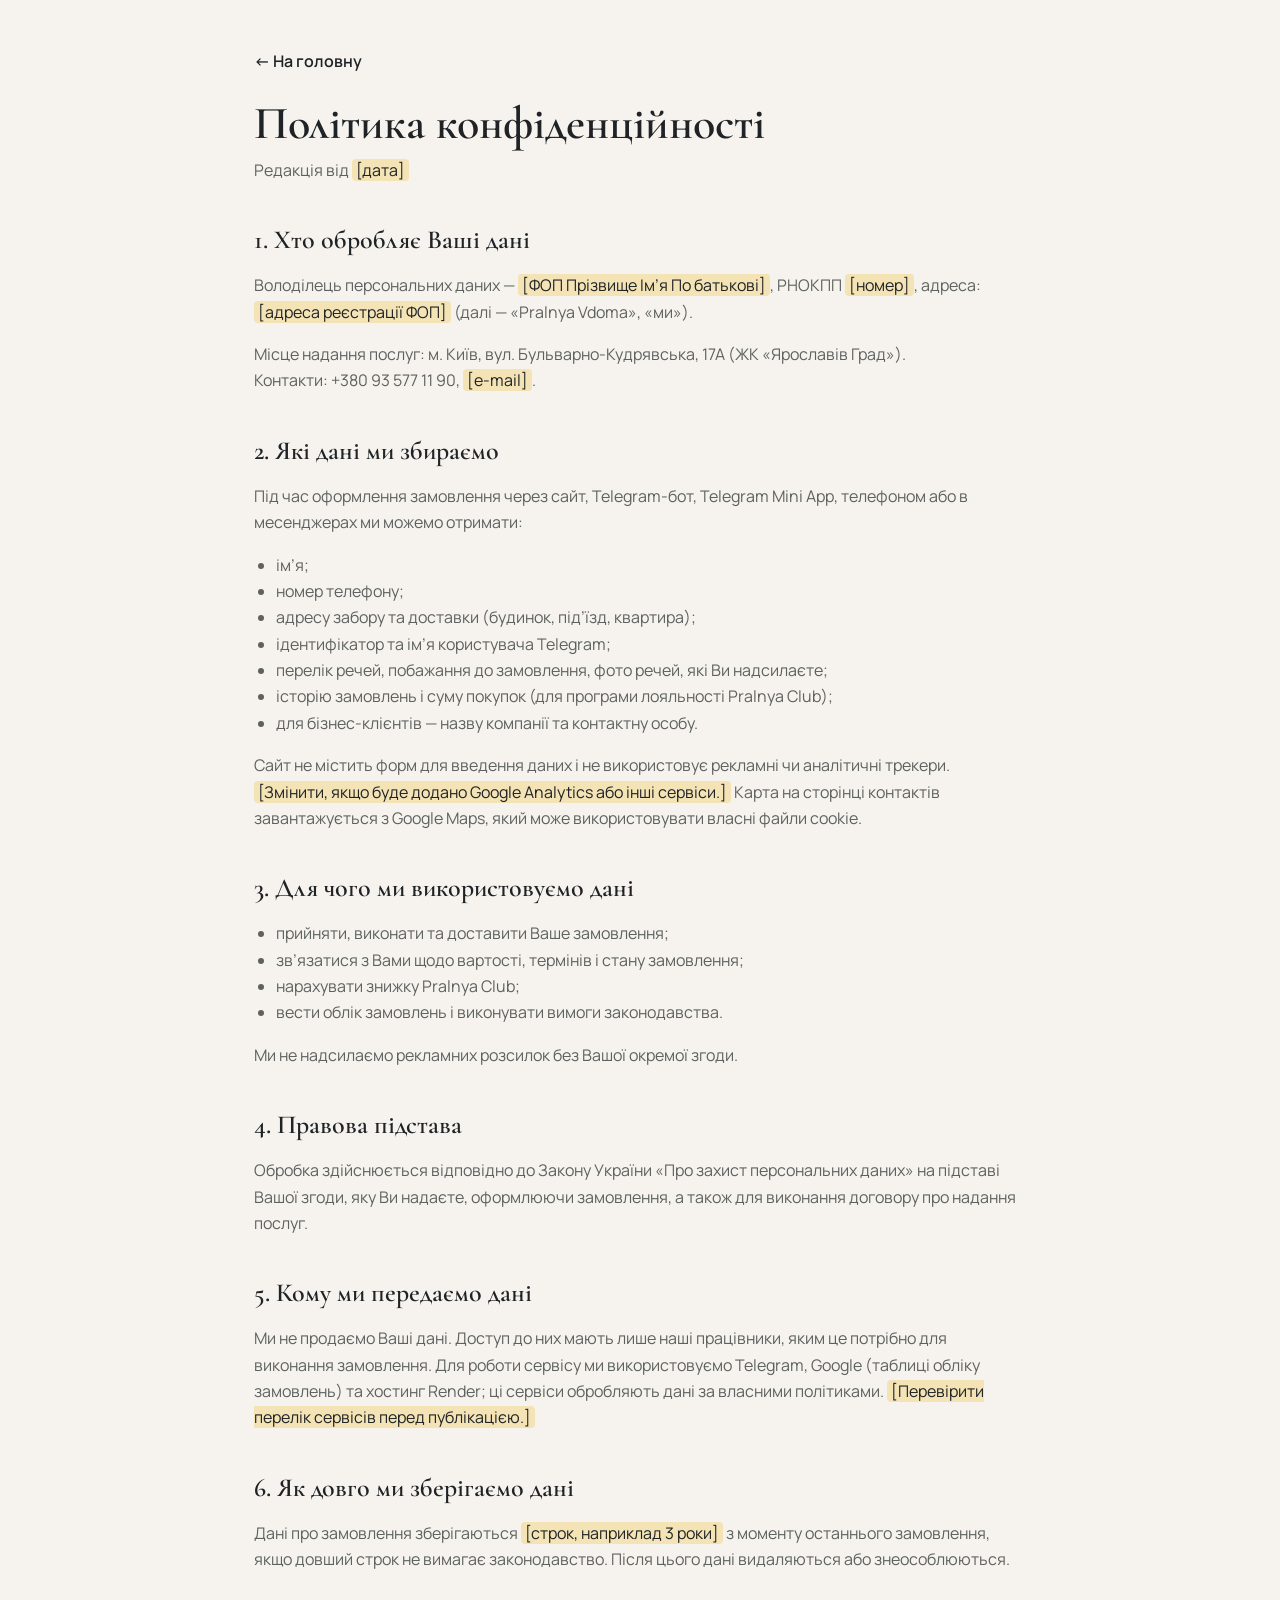
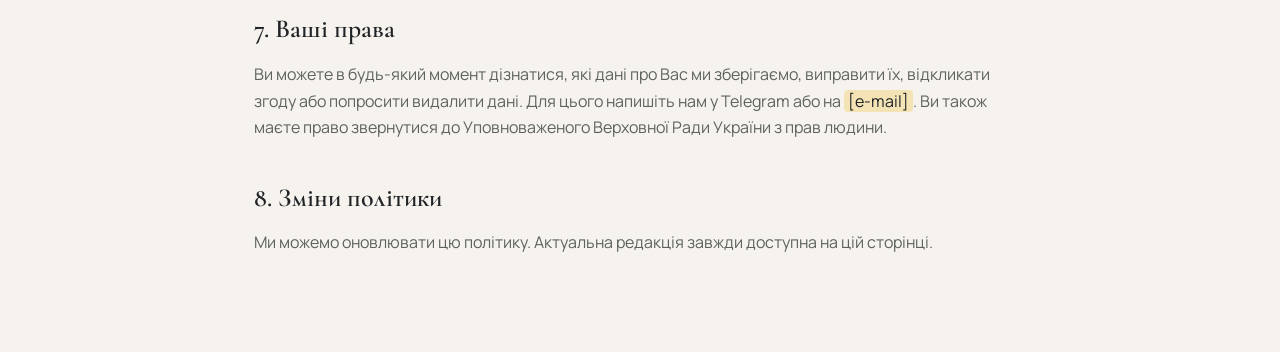
==== privacy.html @ d6ee07b9 "site: calm premium redesign, delivery/hours/turnaround, FAQ, Club, real photos, privacy draft - New " ====
<!DOCTYPE html>
<html lang="uk">
<head>
    <meta charset="UTF-8">
    <meta name="viewport" content="width=device-width, initial-scale=1">
    <title>Політика конфіденційності — Pralnya Vdoma</title>
    <!-- ЧЕРНЕТКА: прибрати noindex після заповнення всіх полів у [квадратних дужках] -->
    <meta name="robots" content="noindex">
    <link rel="icon" type="image/svg+xml" href="./img/favicon/favicon.svg">
    <link rel="preconnect" href="https://fonts.googleapis.com">
    <link rel="preconnect" href="https://fonts.gstatic.com" crossorigin>
    <link href="https://fonts.googleapis.com/css2?family=Cormorant+Garamond:wght@500;600&family=Manrope:wght@400;500;600&display=swap" rel="stylesheet">
    <link rel="stylesheet" href="./style/site.css?v=2026-11-25">
    <style>
        .legal { padding: 48px 0 80px; }
        .legal h1 { font-family: var(--serif); font-size: clamp(32px, 5vw, 46px); line-height: 1.1; margin-bottom: 8px; }
        .legal h2 { font-family: var(--serif); font-size: 26px; margin: 36px 0 10px; }
        .legal p, .legal li { color: var(--muted); }
        .legal ul { list-style: disc; padding-left: 22px; margin-bottom: 1em; }
        .legal .todo { background: #f3e3b5; color: var(--text); padding: 0 4px; border-radius: 4px; }
        .legal .back { display: inline-block; margin-bottom: 24px; font-weight: 600; text-decoration: none; }
    </style>
</head>
<body>
<main class="legal">
    <div class="container container--narrow">
        <a href="./" class="back">← На головну</a>
        <h1>Політика конфіденційності</h1>
        <p>Редакція від <span class="todo">[дата]</span></p>

        <h2>1. Хто обробляє Ваші дані</h2>
        <p>Володілець персональних даних — <span class="todo">[ФОП Прізвище Ім’я По батькові]</span>, РНОКПП <span class="todo">[номер]</span>, адреса: <span class="todo">[адреса реєстрації ФОП]</span> (далі — «Pralnya Vdoma», «ми»).</p>
        <p>Місце надання послуг: м. Київ, вул. Бульварно-Кудрявська, 17А (ЖК «Ярославів Град»).<br>
        Контакти: +380 93 577 11 90, <span class="todo">[e-mail]</span>.</p>

        <h2>2. Які дані ми збираємо</h2>
        <p>Під час оформлення замовлення через сайт, Telegram-бот, Telegram Mini App, телефоном або в месенджерах ми можемо отримати:</p>
        <ul>
            <li>ім’я;</li>
            <li>номер телефону;</li>
            <li>адресу забору та доставки (будинок, під’їзд, квартира);</li>
            <li>ідентифікатор та ім’я користувача Telegram;</li>
            <li>перелік речей, побажання до замовлення, фото речей, які Ви надсилаєте;</li>
            <li>історію замовлень і суму покупок (для програми лояльності Pralnya Club);</li>
            <li>для бізнес-клієнтів — назву компанії та контактну особу.</li>
        </ul>
        <p>Сайт не містить форм для введення даних і не використовує рекламні чи аналітичні трекери. <span class="todo">[Змінити, якщо буде додано Google Analytics або інші сервіси.]</span> Карта на сторінці контактів завантажується з Google Maps, який може використовувати власні файли cookie.</p>

        <h2>3. Для чого ми використовуємо дані</h2>
        <ul>
            <li>прийняти, виконати та доставити Ваше замовлення;</li>
            <li>зв’язатися з Вами щодо вартості, термінів і стану замовлення;</li>
            <li>нарахувати знижку Pralnya Club;</li>
            <li>вести облік замовлень і виконувати вимоги законодавства.</li>
        </ul>
        <p>Ми не надсилаємо рекламних розсилок без Вашої окремої згоди.</p>

        <h2>4. Правова підстава</h2>
        <p>Обробка здійснюється відповідно до Закону України «Про захист персональних даних» на підставі Вашої згоди, яку Ви надаєте, оформлюючи замовлення, а також для виконання договору про надання послуг.</p>

        <h2>5. Кому ми передаємо дані</h2>
        <p>Ми не продаємо Ваші дані. Доступ до них мають лише наші працівники, яким це потрібно для виконання замовлення. Для роботи сервісу ми використовуємо Telegram, Google (таблиці обліку замовлень) та хостинг Render; ці сервіси обробляють дані за власними політиками. <span class="todo">[Перевірити перелік сервісів перед публікацією.]</span></p>

        <h2>6. Як довго ми зберігаємо дані</h2>
        <p>Дані про замовлення зберігаються <span class="todo">[строк, наприклад 3 роки]</span> з моменту останнього замовлення, якщо довший строк не вимагає законодавство. Після цього дані видаляються або знеособлюються.</p>

        <h2>7. Ваші права</h2>
        <p>Ви можете в будь-який момент дізнатися, які дані про Вас ми зберігаємо, виправити їх, відкликати згоду або попросити видалити дані. Для цього напишіть нам у Telegram або на <span class="todo">[e-mail]</span>. Ви також маєте право звернутися до Уповноваженого Верховної Ради України з прав людини.</p>

        <h2>8. Зміни політики</h2>
        <p>Ми можемо оновлювати цю політику. Актуальна редакція завжди доступна на цій сторінці.</p>
    </div>
</main>
</body>
</html>
---- style/site.css ----
/* Pralnya Vdoma — спокійний преміальний стиль (2026-11-25)
   Палітра: теплий білий, камінь (як фасад ЖК), графіт, один темний акцент. */

:root {
    --bg: #f6f3ee;
    --bg-alt: #ece6dc;
    --surface: #fffdf9;
    --text: #1f2326;
    --muted: #5d625f;
    --line: #dcd4c7;
    --accent: #1f2a33;
    --accent-hover: #34414d;
    --gold: #8a6d4b;
    --radius: 14px;
    --shadow: 0 1px 2px rgba(31, 35, 38, .04), 0 8px 24px rgba(31, 35, 38, .06);
    --serif: "Cormorant Garamond", Georgia, "Times New Roman", serif;
    --sans: "Manrope", system-ui, -apple-system, "Segoe UI", Roboto, sans-serif;
    --header-h: 72px;
}

*, *::before, *::after { box-sizing: border-box; }
html { scroll-behavior: smooth; scroll-padding-top: calc(var(--header-h) + 12px); -webkit-text-size-adjust: 100%; }
body {
    margin: 0;
    background: var(--bg);
    color: var(--text);
    font: 400 16px/1.65 var(--sans);
    -webkit-font-smoothing: antialiased;
}
img { display: block; max-width: 100%; height: auto; }
a { color: inherit; }
h1, h2, h3 { margin: 0; font-weight: 600; }
p { margin: 0 0 1em; }
ul, ol { margin: 0; padding: 0; list-style: none; }
button { font: inherit; color: inherit; }
:focus-visible { outline: 2px solid var(--gold); outline-offset: 3px; border-radius: 4px; }

.skip-link { position: absolute; left: -9999px; top: 8px; z-index: 200; background: var(--accent); color: #fff; padding: 8px 14px; border-radius: 8px; }
.skip-link:focus { left: 8px; }

.container { width: 100%; max-width: 1200px; margin: 0 auto; padding: 0 24px; }
.container--narrow { max-width: 820px; }

.eyebrow {
    margin: 0 0 12px;
    font-size: 12px;
    font-weight: 600;
    letter-spacing: .14em;
    text-transform: uppercase;
    color: var(--gold);
}
.section { padding: 96px 0; }
.section--alt { background: var(--bg-alt); }
.section__head { max-width: 680px; margin-bottom: 48px; }
.section__title {
    font-family: var(--serif);
    font-size: clamp(32px, 4vw, 46px);
    line-height: 1.1;
    letter-spacing: -.01em;
    margin-bottom: 16px;
}
.section__lead { color: var(--muted); font-size: 17px; }
.note { color: var(--muted); font-size: 14px; margin-top: 16px; }

/* ---------- Кнопки ---------- */
.btn {
    display: inline-flex; align-items: center; justify-content: center; gap: 10px;
    min-height: 50px; padding: 0 26px;
    border: 1px solid transparent; border-radius: 999px;
    font-size: 15px; font-weight: 600; letter-spacing: .01em;
    text-decoration: none; cursor: pointer;
    transition: background-color .2s, border-color .2s, color .2s;
}
.btn--primary { background: var(--accent); color: #fff; }
.btn--primary:hover { background: var(--accent-hover); }
.btn--ghost { background: transparent; border-color: var(--text); color: var(--text); }
.btn--ghost:hover { background: var(--text); color: var(--bg); }
.btn--sm { min-height: 42px; padding: 0 20px; font-size: 14px; }
.btn--block { width: 100%; }
.btn__icon { width: 18px; height: 18px; flex: none; }

/* ---------- Шапка ---------- */
.header {
    position: sticky; top: 0; z-index: 50;
    height: var(--header-h);
    background: rgba(246, 243, 238, .92);
    backdrop-filter: saturate(150%) blur(10px);
    -webkit-backdrop-filter: saturate(150%) blur(10px);
    border-bottom: 1px solid transparent;
    transition: border-color .2s;
}
.header.is-scrolled { border-bottom-color: var(--line); }
.header__inner { height: 100%; display: flex; align-items: center; gap: 28px; }
.brand { display: inline-flex; align-items: center; gap: 10px; text-decoration: none; color: var(--text); }
.brand__mark { width: 34px; height: 34px; }
.brand__name { font-family: var(--serif); font-size: 23px; font-weight: 600; letter-spacing: .02em; white-space: nowrap; }
.nav { display: flex; gap: 26px; margin-left: auto; }
.nav__link { font-size: 15px; text-decoration: none; color: var(--muted); transition: color .2s; }
.nav__link:hover { color: var(--text); }
.nav__mobile-extra { display: none; }
.header__phone { font-size: 15px; font-weight: 600; text-decoration: none; white-space: nowrap; }
.burger { display: none; }

/* ---------- Hero ---------- */
.hero { padding: 56px 0 88px; }
.hero__inner { display: grid; grid-template-columns: 1.05fr 1fr; gap: 56px; align-items: center; }
.hero__title {
    font-family: var(--serif);
    font-size: clamp(38px, 5vw, 62px);
    line-height: 1.05;
    letter-spacing: -.015em;
    margin-bottom: 22px;
}
.hero__lead { font-size: 18px; color: var(--muted); max-width: 520px; margin-bottom: 32px; }
.hero__actions { display: flex; flex-wrap: wrap; gap: 12px; }
.hero__facts {
    display: grid; grid-template-columns: repeat(3, 1fr); gap: 20px;
    margin-top: 40px; padding-top: 28px; border-top: 1px solid var(--line);
    font-size: 14px; color: var(--muted);
}
.hero__facts strong { display: block; font-size: 16px; color: var(--text); }
.hero__media { margin: 0; position: relative; }
.hero__media img { width: 100%; aspect-ratio: 4 / 5; object-fit: cover; object-position: 50% 60%; border-radius: var(--radius); }
.hero__media figcaption {
    position: absolute; left: 16px; bottom: 16px; right: 16px;
    background: rgba(255, 253, 249, .92); border-radius: 10px;
    padding: 10px 14px; font-size: 13px; color: var(--text);
}

/* ---------- Послуги ---------- */
.services { display: grid; grid-template-columns: repeat(4, 1fr); gap: 20px; }
.service {
    display: flex; flex-direction: column; align-items: flex-start; text-align: left;
    background: var(--surface); border: 1px solid var(--line); border-radius: var(--radius);
    padding: 28px 24px; cursor: pointer;
    transition: border-color .2s, box-shadow .2s, transform .2s;
}
.service:hover { border-color: var(--gold); box-shadow: var(--shadow); transform: translateY(-2px); }
.service__icon { width: 40px; height: 40px; fill: none; stroke: var(--gold); stroke-width: 1.6; stroke-linecap: round; stroke-linejoin: round; margin-bottom: 22px; }
.service__title { font-family: var(--serif); font-size: 24px; font-weight: 600; line-height: 1.15; margin-bottom: 10px; }
.service__text { color: var(--muted); font-size: 15px; margin-bottom: 20px; }
.service__more { margin-top: auto; font-size: 14px; font-weight: 600; }

/* ---------- Кроки ---------- */
.steps { display: grid; grid-template-columns: repeat(4, 1fr); gap: 32px; counter-reset: none; }
.step { border-top: 1px solid var(--text); padding-top: 20px; }
.step__num { font-family: var(--serif); font-size: 20px; color: var(--gold); }
.step__title { font-family: var(--serif); font-size: 24px; margin: 6px 0 10px; }
.step p { color: var(--muted); font-size: 15px; margin: 0; }

/* ---------- Ціни ---------- */
.price-cards { display: grid; grid-template-columns: repeat(3, 1fr); gap: 20px; }
.price-card {
    display: flex; flex-direction: column;
    background: var(--surface); border: 1px solid var(--line); border-radius: var(--radius);
    padding: 32px 28px;
}
.price-card__title { font-family: var(--serif); font-size: 28px; margin-bottom: 18px; }
.prices__list { margin-bottom: 28px; flex: 1; }
.prices__list li {
    display: flex; justify-content: space-between; gap: 16px;
    padding: 11px 0; border-bottom: 1px solid var(--line); font-size: 15px;
}
.prices__list li:last-child { border-bottom: 0; }
.prices__list .price { white-space: nowrap; font-weight: 600; }

.club {
    display: flex; justify-content: space-between; align-items: center; gap: 32px;
    margin-top: 28px; padding: 32px 36px;
    background: var(--accent); color: #f6f3ee; border-radius: var(--radius);
}
.club .eyebrow { color: #c9ad86; }
.club__title { font-family: var(--serif); font-size: 30px; line-height: 1.15; margin-bottom: 10px; }
.club__text p { color: rgba(246, 243, 238, .78); margin: 0; max-width: 560px; }
.club__list { display: flex; gap: 16px; flex: none; }
.club__list li { border: 1px solid rgba(246, 243, 238, .3); border-radius: 12px; padding: 14px 22px; text-align: center; font-size: 14px; }
.club__list strong { display: block; font-family: var(--serif); font-size: 34px; line-height: 1.1; }

/* ---------- Доставка ---------- */
.delivery { display: grid; grid-template-columns: 1fr 1.1fr; gap: 56px; align-items: start; }
.delivery__facts li { display: flex; justify-content: space-between; gap: 16px; padding: 14px 0; border-bottom: 1px solid var(--line); font-size: 15px; }
.delivery__facts span { color: var(--muted); }
.delivery__facts strong { text-align: right; white-space: nowrap; }
.delivery__table-wrap { background: var(--surface); border: 1px solid var(--line); border-radius: var(--radius); padding: 12px 28px 24px; }
.delivery__table { width: 100%; border-collapse: collapse; font-size: 15px; }
.delivery__table th { text-align: left; font-size: 12px; font-weight: 600; letter-spacing: .1em; text-transform: uppercase; color: var(--muted); padding: 16px 0 10px; border-bottom: 1px solid var(--line); }
.delivery__table td { padding: 16px 0; border-bottom: 1px solid var(--line); vertical-align: top; }
.delivery__table td:last-child, .delivery__table th:last-child { text-align: right; padding-left: 16px; white-space: nowrap; }
.delivery__table small { display: block; color: var(--muted); font-size: 13px; }

/* ---------- Підхід ---------- */
.care { display: grid; grid-template-columns: repeat(4, 1fr); gap: 32px; }
.care__item h3 { font-family: var(--serif); font-size: 23px; margin-bottom: 10px; padding-top: 18px; border-top: 1px solid var(--gold); }
.care__item p { color: var(--muted); font-size: 15px; margin: 0; }

/* ---------- Ательє ---------- */
.split { display: grid; grid-template-columns: 1fr 1fr; gap: 56px; align-items: center; }
.split__media img { width: 100%; aspect-ratio: 4 / 3; object-fit: cover; border-radius: var(--radius); }
.split__text p { color: var(--muted); }
.split__text .hero__actions { margin-top: 28px; }

/* ---------- B2B ---------- */
.b2b { display: grid; grid-template-columns: 1.3fr 1fr; gap: 56px; align-items: start; }
.b2b > div > p { color: var(--muted); }
.b2b__list li { padding: 12px 0; border-bottom: 1px solid var(--line); font-size: 15px; }
.b2b__aside { background: var(--surface); border: 1px solid var(--line); border-radius: var(--radius); padding: 32px 28px; }
.b2b__aside h3 { font-family: var(--serif); font-size: 26px; margin-bottom: 16px; }
.b2b__aside .ticks { margin-bottom: 28px; }
.ticks li { position: relative; padding: 6px 0 6px 26px; color: var(--muted); font-size: 15px; }
.ticks li::before { content: ""; position: absolute; left: 2px; top: 15px; width: 12px; height: 1px; background: var(--gold); }

/* ---------- FAQ ---------- */
.faq details { border-bottom: 1px solid var(--line); }
.faq summary {
    list-style: none; cursor: pointer; position: relative;
    padding: 22px 40px 22px 0; font-size: 18px; font-weight: 600;
}
.faq summary::-webkit-details-marker { display: none; }
.faq summary::after { content: "+"; position: absolute; right: 4px; top: 16px; font-family: var(--serif); font-size: 30px; font-weight: 500; color: var(--gold); transition: transform .2s; }
.faq details[open] summary::after { transform: rotate(45deg); }
.faq details p { color: var(--muted); padding-bottom: 22px; margin: 0; max-width: 680px; }

/* ---------- Контакти ---------- */
.contacts { display: grid; grid-template-columns: 1fr 1.1fr; gap: 56px; align-items: start; }
.contacts__list { display: grid; grid-template-columns: 110px 1fr; gap: 14px 20px; margin: 0 0 32px; font-size: 16px; }
.contacts__list dt { color: var(--muted); font-size: 14px; padding-top: 2px; }
.contacts__list dd { margin: 0; }
.contacts__list a { text-decoration: none; font-weight: 600; }
.contacts__buttons { display: flex; flex-wrap: wrap; gap: 12px; }
.contacts__media { display: grid; gap: 16px; }
.contacts__media img { width: 100%; aspect-ratio: 16 / 10; object-fit: cover; border-radius: var(--radius); }
.contacts__map { width: 100%; height: 280px; border: 0; border-radius: var(--radius); background: var(--bg-alt); }

/* ---------- Футер ---------- */
.footer { background: var(--accent); color: rgba(246, 243, 238, .8); padding: 56px 0 24px; font-size: 14px; }
.footer .brand { color: #f6f3ee; margin-bottom: 10px; }
.footer__inner { display: grid; grid-template-columns: 1.4fr 1fr 1fr; gap: 40px; }
.footer__nav { display: grid; grid-template-columns: 1fr 1fr; gap: 8px 24px; align-content: start; }
.footer a { text-decoration: none; }
.footer a:hover { color: #fff; }
.footer__contacts { display: flex; flex-direction: column; gap: 8px; }
.footer__contacts > a { font-size: 16px; font-weight: 600; color: #f6f3ee; }
.footer__social { display: flex; gap: 14px; margin-top: 6px; }
.footer__social svg { width: 22px; height: 22px; }
.footer__bottom { display: flex; justify-content: space-between; gap: 16px; margin-top: 40px; padding-top: 20px; border-top: 1px solid rgba(246, 243, 238, .15); font-size: 13px; }

/* ---------- Мобільна панель ---------- */
.mobile-bar { display: none; }

/* ---------- Модальні вікна ---------- */
body.no-scroll { overflow: hidden; }
.modal {
    position: fixed; inset: 0; z-index: 100;
    display: flex; align-items: center; justify-content: center;
    padding: 24px; background: rgba(20, 24, 28, .55);
}
.modal[hidden] { display: none; }
.modal__content {
    position: relative; width: 100%; max-width: 640px; max-height: calc(100vh - 48px); overflow-y: auto;
    background: var(--surface); border-radius: 18px; padding: 40px 36px 32px;
    box-shadow: 0 20px 60px rgba(0, 0, 0, .25);
}
.modal__content--small { max-width: 520px; }
.modal__close {
    position: absolute; top: 14px; right: 14px; width: 40px; height: 40px;
    border: 0; border-radius: 50%; background: var(--bg-alt); cursor: pointer;
    font-size: 24px; line-height: 1;
}
.modal__close:hover { background: var(--line); }
.modal__title { font-family: var(--serif); font-size: 32px; line-height: 1.1; margin: 0 40px 16px 0; }
.modal__subtitle { font-size: 15px; font-weight: 600; margin: 20px 0 6px; }
.modal__lead { color: var(--muted); }
.modal__actions { display: flex; flex-wrap: wrap; gap: 12px; margin-top: 24px; }
.modal__table { width: 100%; border-collapse: collapse; font-size: 15px; margin-bottom: 8px; }
.modal__table td { padding: 10px 0; border-bottom: 1px solid var(--line); }
.modal__table td:last-child { text-align: right; white-space: nowrap; font-weight: 600; padding-left: 16px; }
.modal__table-group { padding-top: 26px !important; padding-left: 0 !important; font-size: 12px; font-weight: 600 !important; letter-spacing: .12em; text-transform: uppercase; color: var(--gold); text-align: left !important; }
.modal .btn--block { margin-top: 20px; }
.choice { display: grid; gap: 12px; margin-top: 8px; }
.choice__item {
    display: flex; align-items: center; gap: 16px; padding: 18px 20px;
    border: 1px solid var(--line); border-radius: 12px; text-decoration: none;
    transition: border-color .2s, background-color .2s;
}
.choice__item:hover { border-color: var(--gold); background: var(--bg); }
.choice__item svg { width: 26px; height: 26px; flex: none; color: var(--accent); }
.choice__item strong { display: block; font-size: 16px; }
.choice__item small { display: block; color: var(--muted); font-size: 13px; }

/* ================= Адаптив ================= */
@media (max-width: 1100px) {
    .header__phone { display: none; }
    .services, .care { grid-template-columns: repeat(2, 1fr); }
    .steps { grid-template-columns: repeat(2, 1fr); }
}

@media (max-width: 900px) {
    :root { --header-h: 64px; }
    .section { padding: 72px 0; }
    .header__cta { display: none; }
    /* backdrop-filter робить шапку контейнером для position:fixed — меню б обрізалось */
    .header { background: var(--bg); backdrop-filter: none; -webkit-backdrop-filter: none; }
    .burger {
        display: flex; flex-direction: column; justify-content: center; gap: 7px;
        width: 44px; height: 44px; margin-left: auto; padding: 0 10px;
        border: 0; background: transparent; cursor: pointer; position: relative; z-index: 60;
    }
    .burger span { display: block; height: 1.5px; background: var(--text); transition: transform .25s; }
    .burger[aria-expanded="true"] span:first-child { transform: translateY(4.25px) rotate(45deg); }
    .burger[aria-expanded="true"] span:last-child { transform: translateY(-4.25px) rotate(-45deg); }
    .nav {
        position: fixed; top: var(--header-h); left: 0; right: 0; bottom: 0;
        flex-direction: column; gap: 0; margin: 0;
        padding: 12px 24px calc(32px + env(safe-area-inset-bottom));
        background: var(--bg); overflow-y: auto;
        opacity: 0; visibility: hidden; transform: translateY(-8px);
        transition: opacity .2s, transform .2s, visibility .2s;
    }
    .nav.is-open { opacity: 1; visibility: visible; transform: none; }
    .nav__link { font-family: var(--serif); font-size: 28px; color: var(--text); padding: 12px 0; border-bottom: 1px solid var(--line); }
    .nav__mobile-extra { display: grid; gap: 12px; margin-top: 28px; }
    .nav__phone { font-size: 18px; font-weight: 600; text-decoration: none; text-align: center; padding: 8px 0; }
    .nav__hours { text-align: center; color: var(--muted); font-size: 14px; margin: 0; }

    .hero { padding: 24px 0 64px; }
    .hero__inner, .delivery, .split, .b2b, .contacts { grid-template-columns: 1fr; gap: 36px; }
    .hero__media { order: -1; }
    .hero__media img { aspect-ratio: 4 / 3; }
    .split__media { order: 0; }
    .price-cards { grid-template-columns: 1fr; }
    .club { flex-direction: column; align-items: flex-start; padding: 28px 24px; }
    .footer__inner { grid-template-columns: 1fr; gap: 28px; }

    .mobile-bar {
        display: flex; gap: 10px;
        position: fixed; left: 0; right: 0; bottom: 0; z-index: 40;
        padding: 10px 16px calc(10px + env(safe-area-inset-bottom));
        background: rgba(246, 243, 238, .96); border-top: 1px solid var(--line);
        transform: translateY(110%); transition: transform .25s;
    }
    .mobile-bar.is-visible { transform: none; }
    .mobile-bar .btn { flex: 1; }
    .mobile-bar__call {
        display: inline-flex; align-items: center; justify-content: center; flex: none;
        width: 50px; height: 50px; border: 1px solid var(--text); border-radius: 50%; color: var(--text);
    }
    .mobile-bar__call svg { width: 20px; height: 20px; }
    .footer { padding-bottom: calc(96px + env(safe-area-inset-bottom)); }
}

@media (max-width: 600px) {
    .container { padding: 0 16px; }
    .section { padding: 60px 0; }
    .section__head { margin-bottom: 32px; }
    .services, .steps, .care { grid-template-columns: 1fr; }
    .steps, .care { gap: 24px; }
    .hero__lead { font-size: 16px; }
    .hero__actions .btn { flex: 1 1 100%; }
    .hero__facts { grid-template-columns: 1fr; gap: 10px; margin-top: 28px; padding-top: 20px; }
    .hero__facts li { display: flex; gap: 8px; align-items: baseline; }
    .hero__facts strong { display: inline; }
    .brand__name { font-size: 21px; }
    .club__list { width: 100%; }
    .club__list li { flex: 1; }
    .delivery__table-wrap { padding: 4px 18px 18px; }
    .delivery__table td:last-child { white-space: normal; }
    .contacts__list { grid-template-columns: 1fr; gap: 2px; }
    .contacts__list dd { margin-bottom: 12px; }
    .contacts__buttons .btn { flex: 1 1 100%; }
    .footer__bottom { flex-direction: column; }
    .modal { padding: 0; align-items: flex-end; }
    .modal__content { max-height: 92vh; border-radius: 18px 18px 0 0; padding: 32px 20px calc(24px + env(safe-area-inset-bottom)); }
    .modal__title { font-size: 28px; }
}

@media (prefers-reduced-motion: reduce) {
    *, *::before, *::after { transition: none !important; scroll-behavior: auto !important; }
}
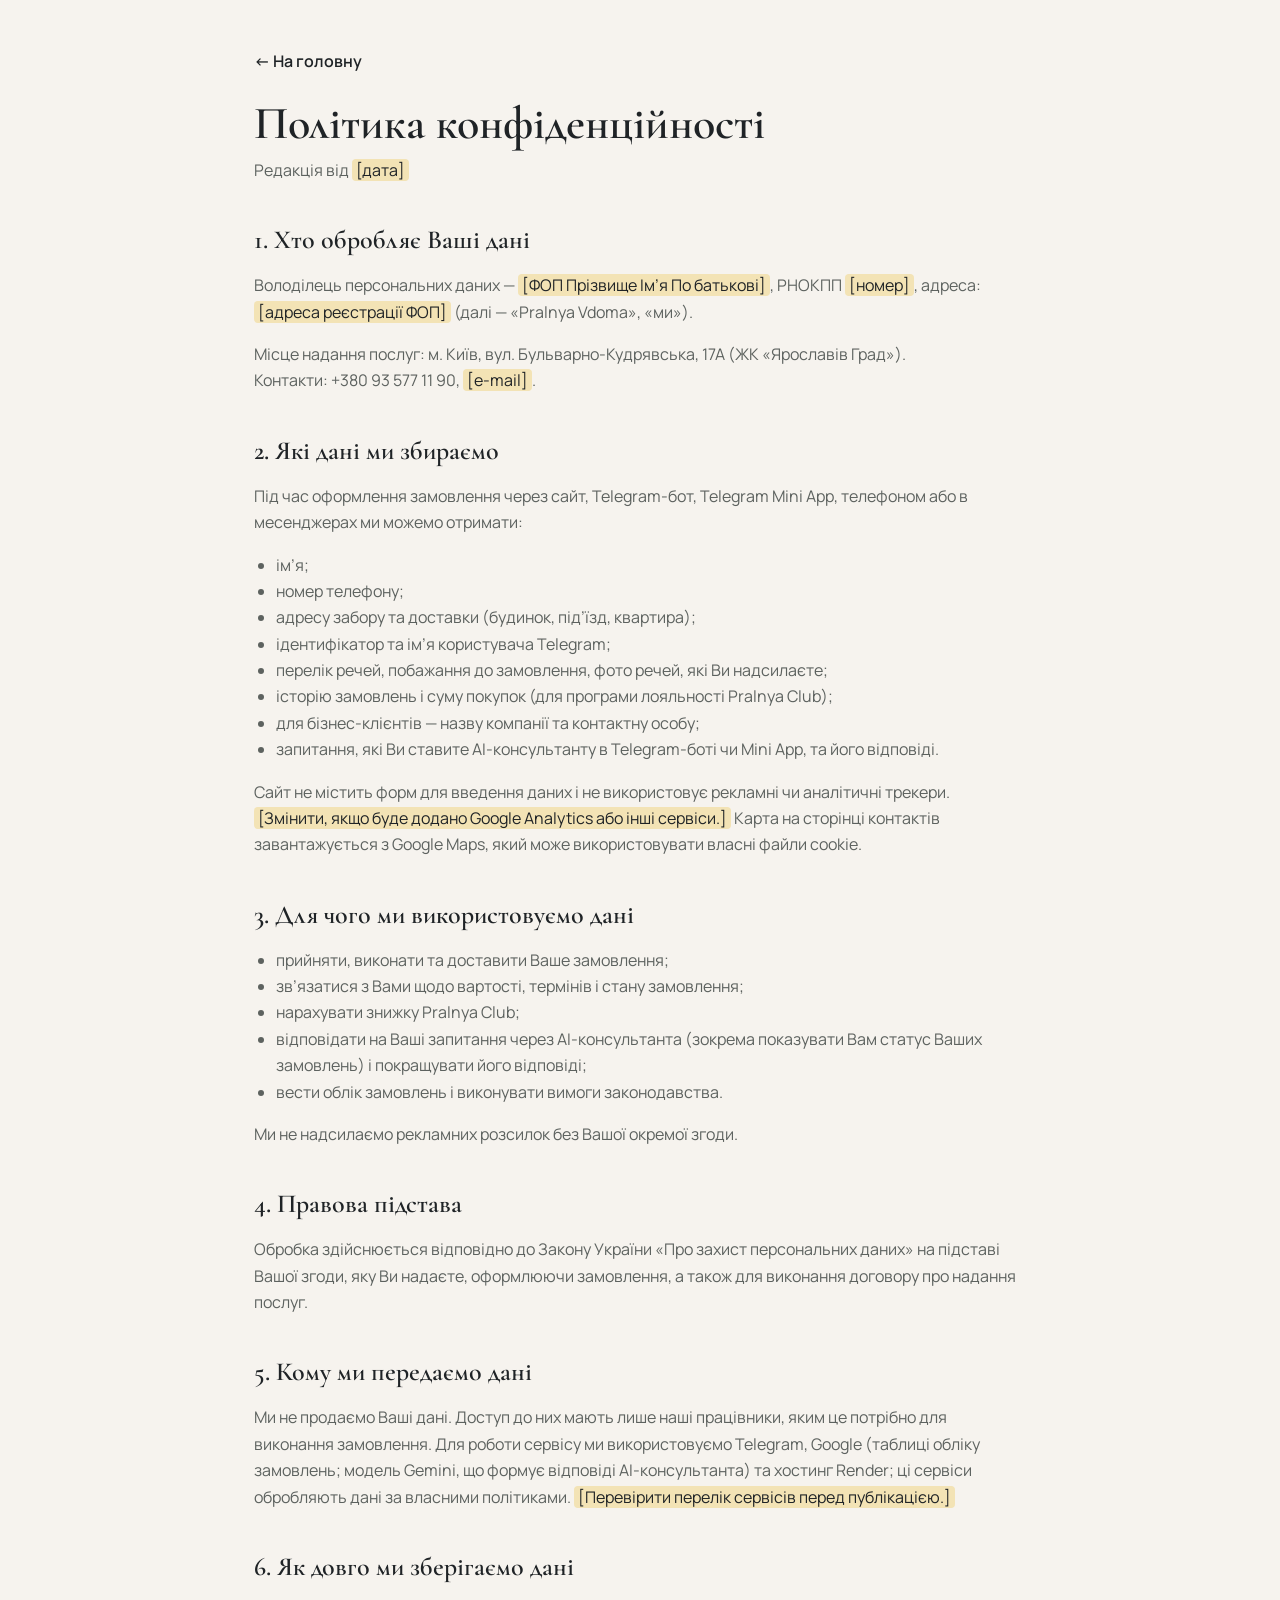
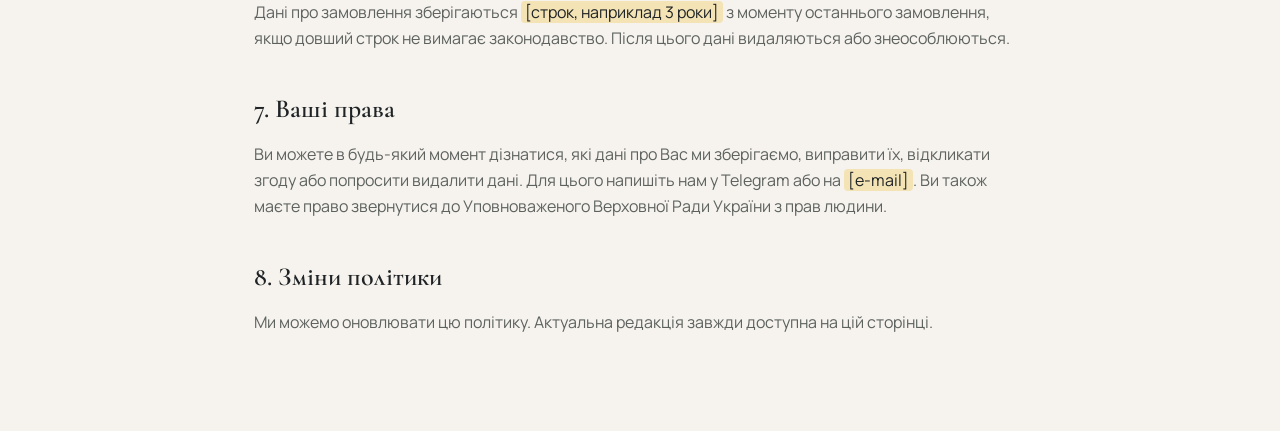
==== commit 39d2f468: "Політика конфіденційності: AI-консультант (запитання, Gemini, статус замовлень) Co-Authored-By: Clau" ====
--- a/privacy.html
+++ b/privacy.html
@@ -42,7 +42,8 @@
             <li>ідентифікатор та ім’я користувача Telegram;</li>
             <li>перелік речей, побажання до замовлення, фото речей, які Ви надсилаєте;</li>
             <li>історію замовлень і суму покупок (для програми лояльності Pralnya Club);</li>
-            <li>для бізнес-клієнтів — назву компанії та контактну особу.</li>
+            <li>для бізнес-клієнтів — назву компанії та контактну особу;</li>
+            <li>запитання, які Ви ставите AI-консультанту в Telegram-боті чи Mini App, та його відповіді.</li>
         </ul>
         <p>Сайт не містить форм для введення даних і не використовує рекламні чи аналітичні трекери. <span class="todo">[Змінити, якщо буде додано Google Analytics або інші сервіси.]</span> Карта на сторінці контактів завантажується з Google Maps, який може використовувати власні файли cookie.</p>
 
@@ -51,6 +52,7 @@
             <li>прийняти, виконати та доставити Ваше замовлення;</li>
             <li>зв’язатися з Вами щодо вартості, термінів і стану замовлення;</li>
             <li>нарахувати знижку Pralnya Club;</li>
+            <li>відповідати на Ваші запитання через AI-консультанта (зокрема показувати Вам статус Ваших замовлень) і покращувати його відповіді;</li>
             <li>вести облік замовлень і виконувати вимоги законодавства.</li>
         </ul>
         <p>Ми не надсилаємо рекламних розсилок без Вашої окремої згоди.</p>
@@ -59,7 +61,7 @@
         <p>Обробка здійснюється відповідно до Закону України «Про захист персональних даних» на підставі Вашої згоди, яку Ви надаєте, оформлюючи замовлення, а також для виконання договору про надання послуг.</p>
 
         <h2>5. Кому ми передаємо дані</h2>
-        <p>Ми не продаємо Ваші дані. Доступ до них мають лише наші працівники, яким це потрібно для виконання замовлення. Для роботи сервісу ми використовуємо Telegram, Google (таблиці обліку замовлень) та хостинг Render; ці сервіси обробляють дані за власними політиками. <span class="todo">[Перевірити перелік сервісів перед публікацією.]</span></p>
+        <p>Ми не продаємо Ваші дані. Доступ до них мають лише наші працівники, яким це потрібно для виконання замовлення. Для роботи сервісу ми використовуємо Telegram, Google (таблиці обліку замовлень; модель Gemini, що формує відповіді AI-консультанта) та хостинг Render; ці сервіси обробляють дані за власними політиками. <span class="todo">[Перевірити перелік сервісів перед публікацією.]</span></p>
 
         <h2>6. Як довго ми зберігаємо дані</h2>
         <p>Дані про замовлення зберігаються <span class="todo">[строк, наприклад 3 роки]</span> з моменту останнього замовлення, якщо довший строк не вимагає законодавство. Після цього дані видаляються або знеособлюються.</p>
--- a/style/site.css
+++ b/style/site.css
@@ -218,7 +218,8 @@
 .faq summary::-webkit-details-marker { display: none; }
 .faq summary::after { content: "+"; position: absolute; right: 4px; top: 16px; font-family: var(--serif); font-size: 30px; font-weight: 500; color: var(--gold); transition: transform .2s; }
 .faq details[open] summary::after { transform: rotate(45deg); }
-.faq details p { color: var(--muted); padding-bottom: 22px; margin: 0; max-width: 680px; }
+.faq details p { color: var(--muted); padding-bottom: 12px; margin: 0; max-width: 680px; }
+.faq details p:last-child { padding-bottom: 22px; }
 
 /* ---------- Контакти ---------- */
 .contacts { display: grid; grid-template-columns: 1fr 1.1fr; gap: 56px; align-items: start; }
